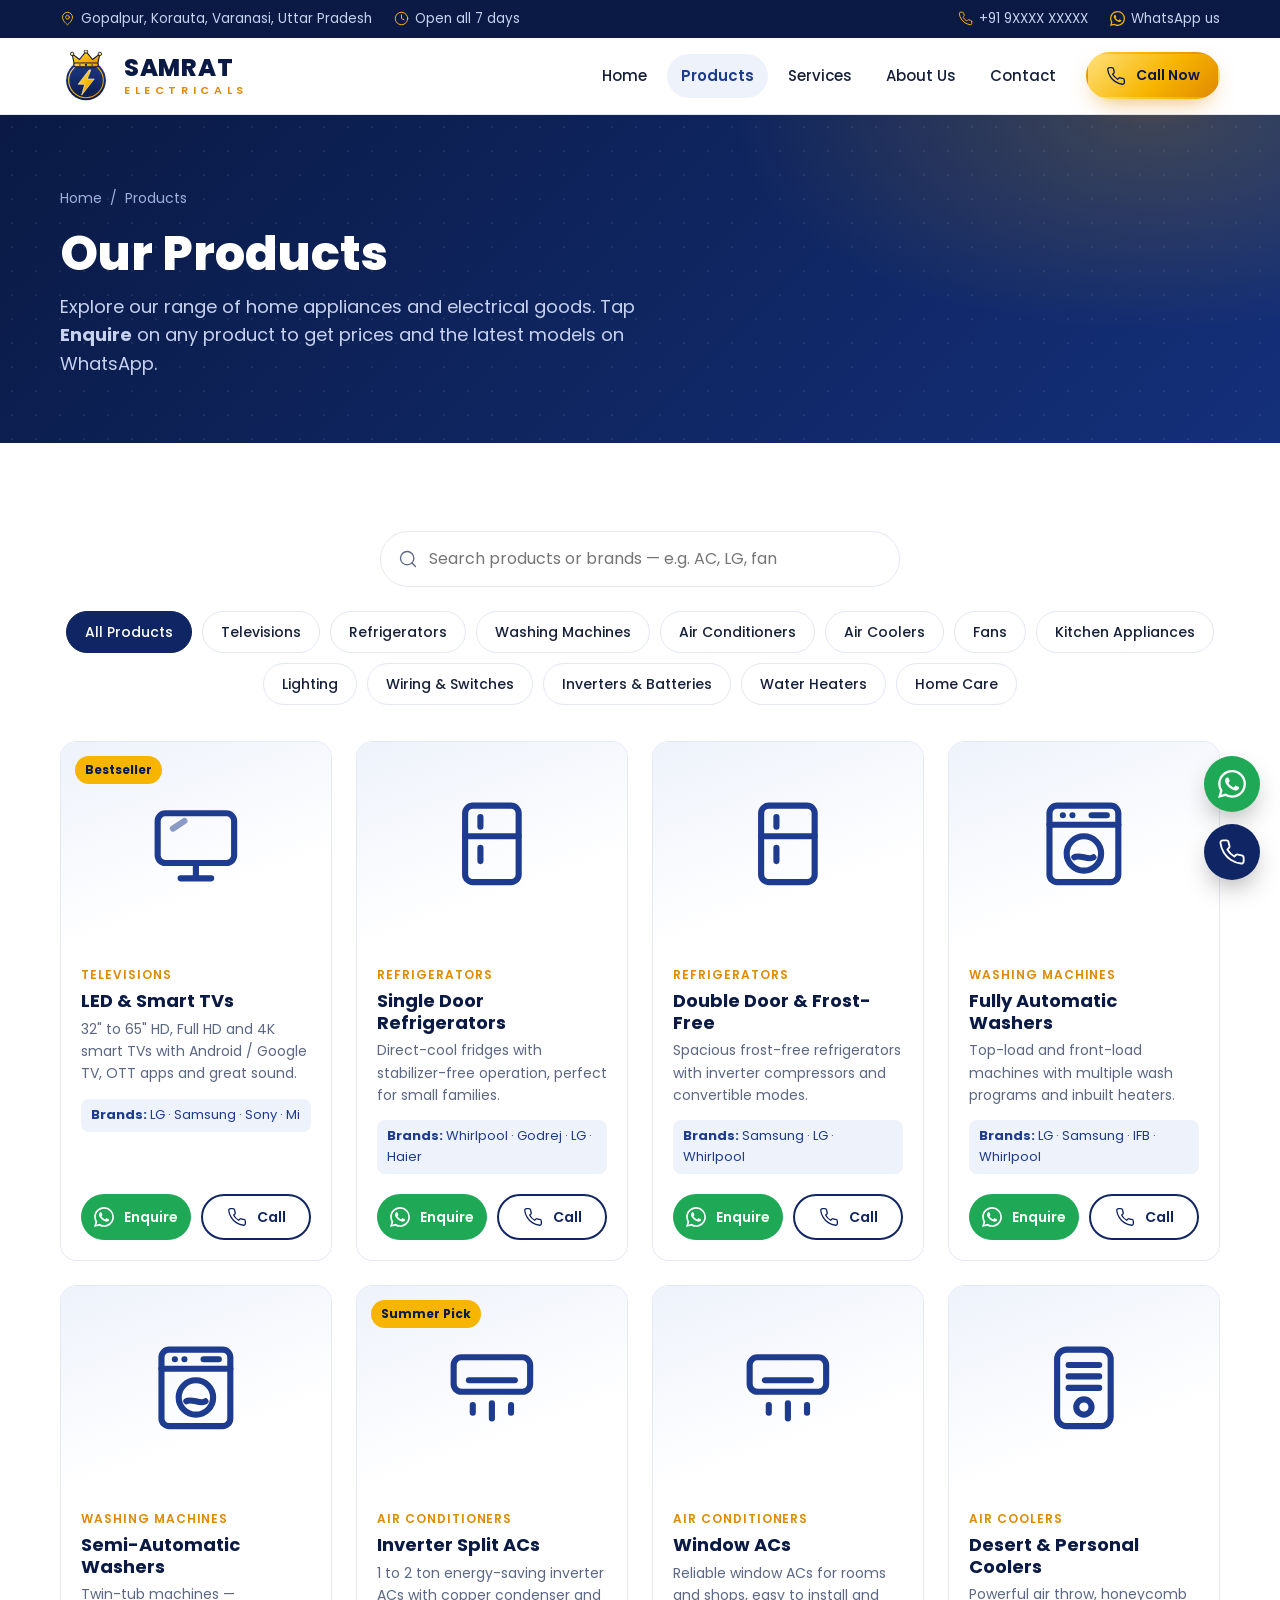
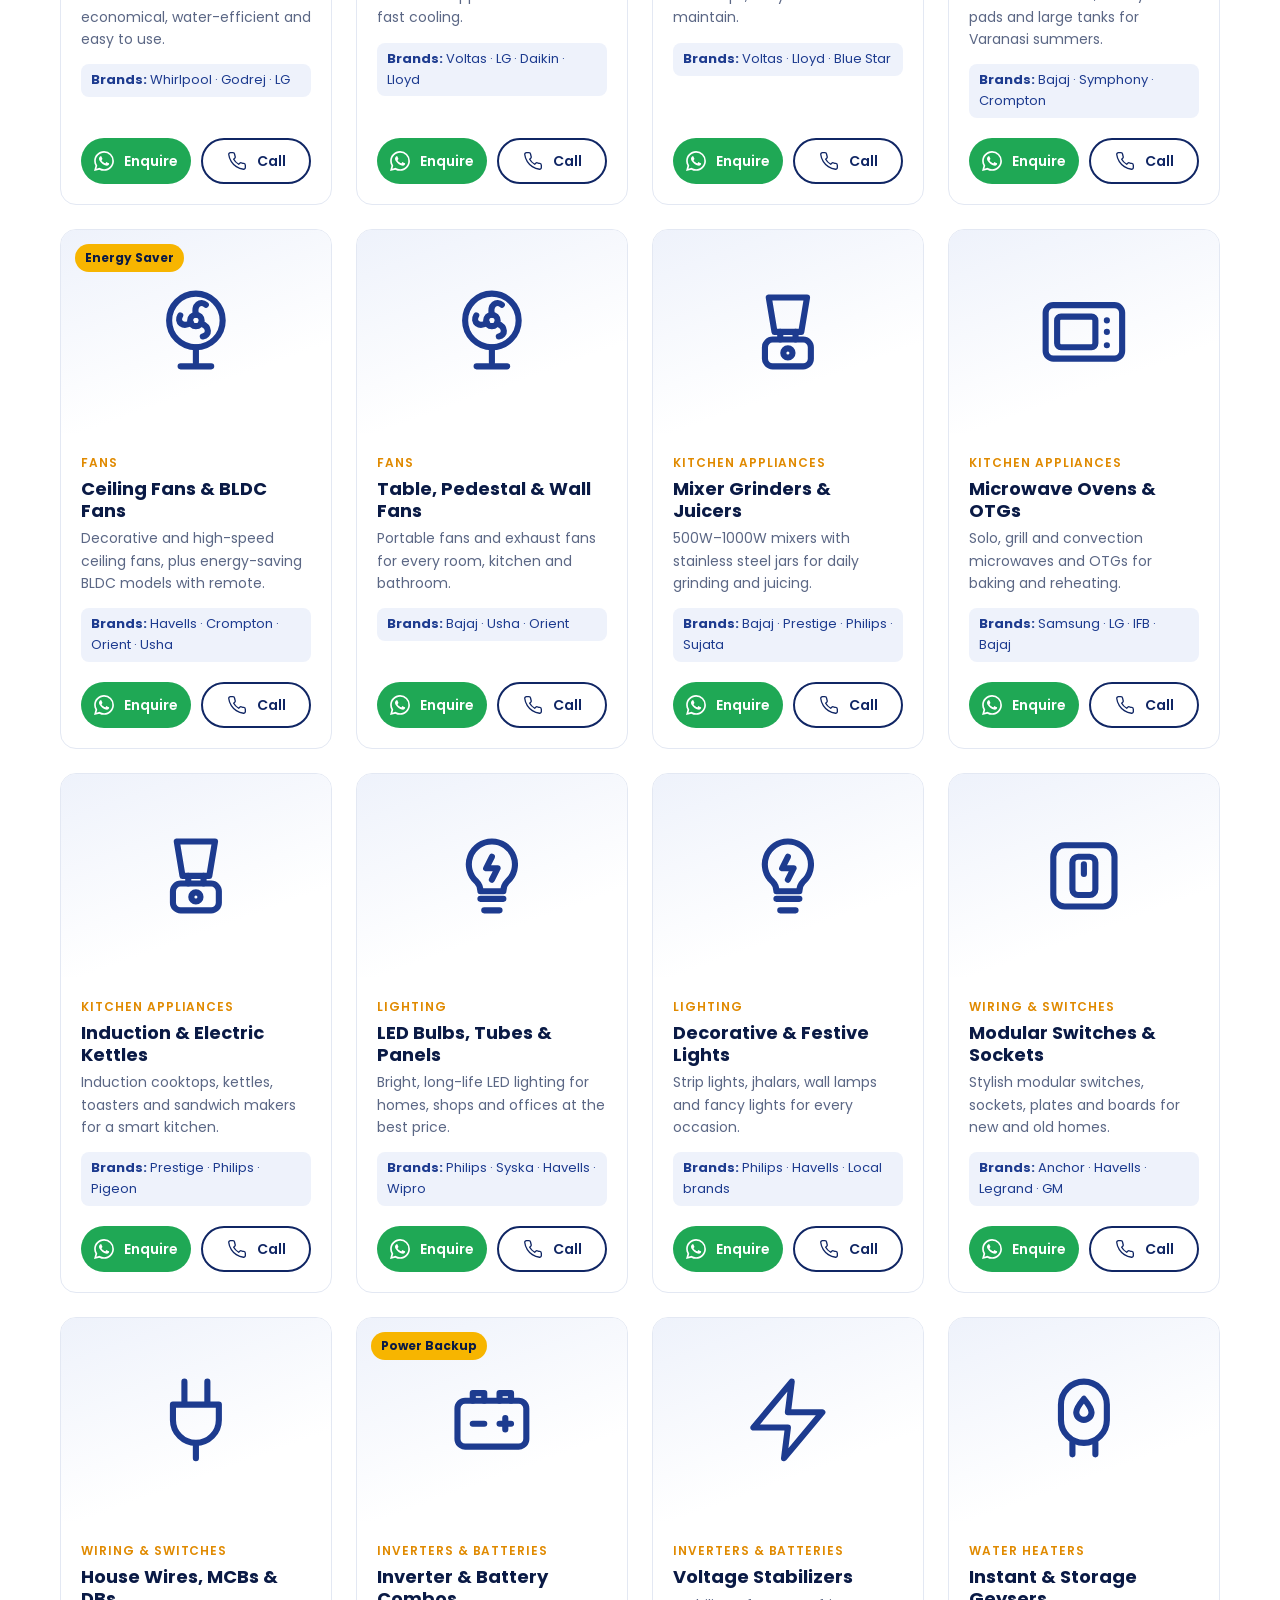
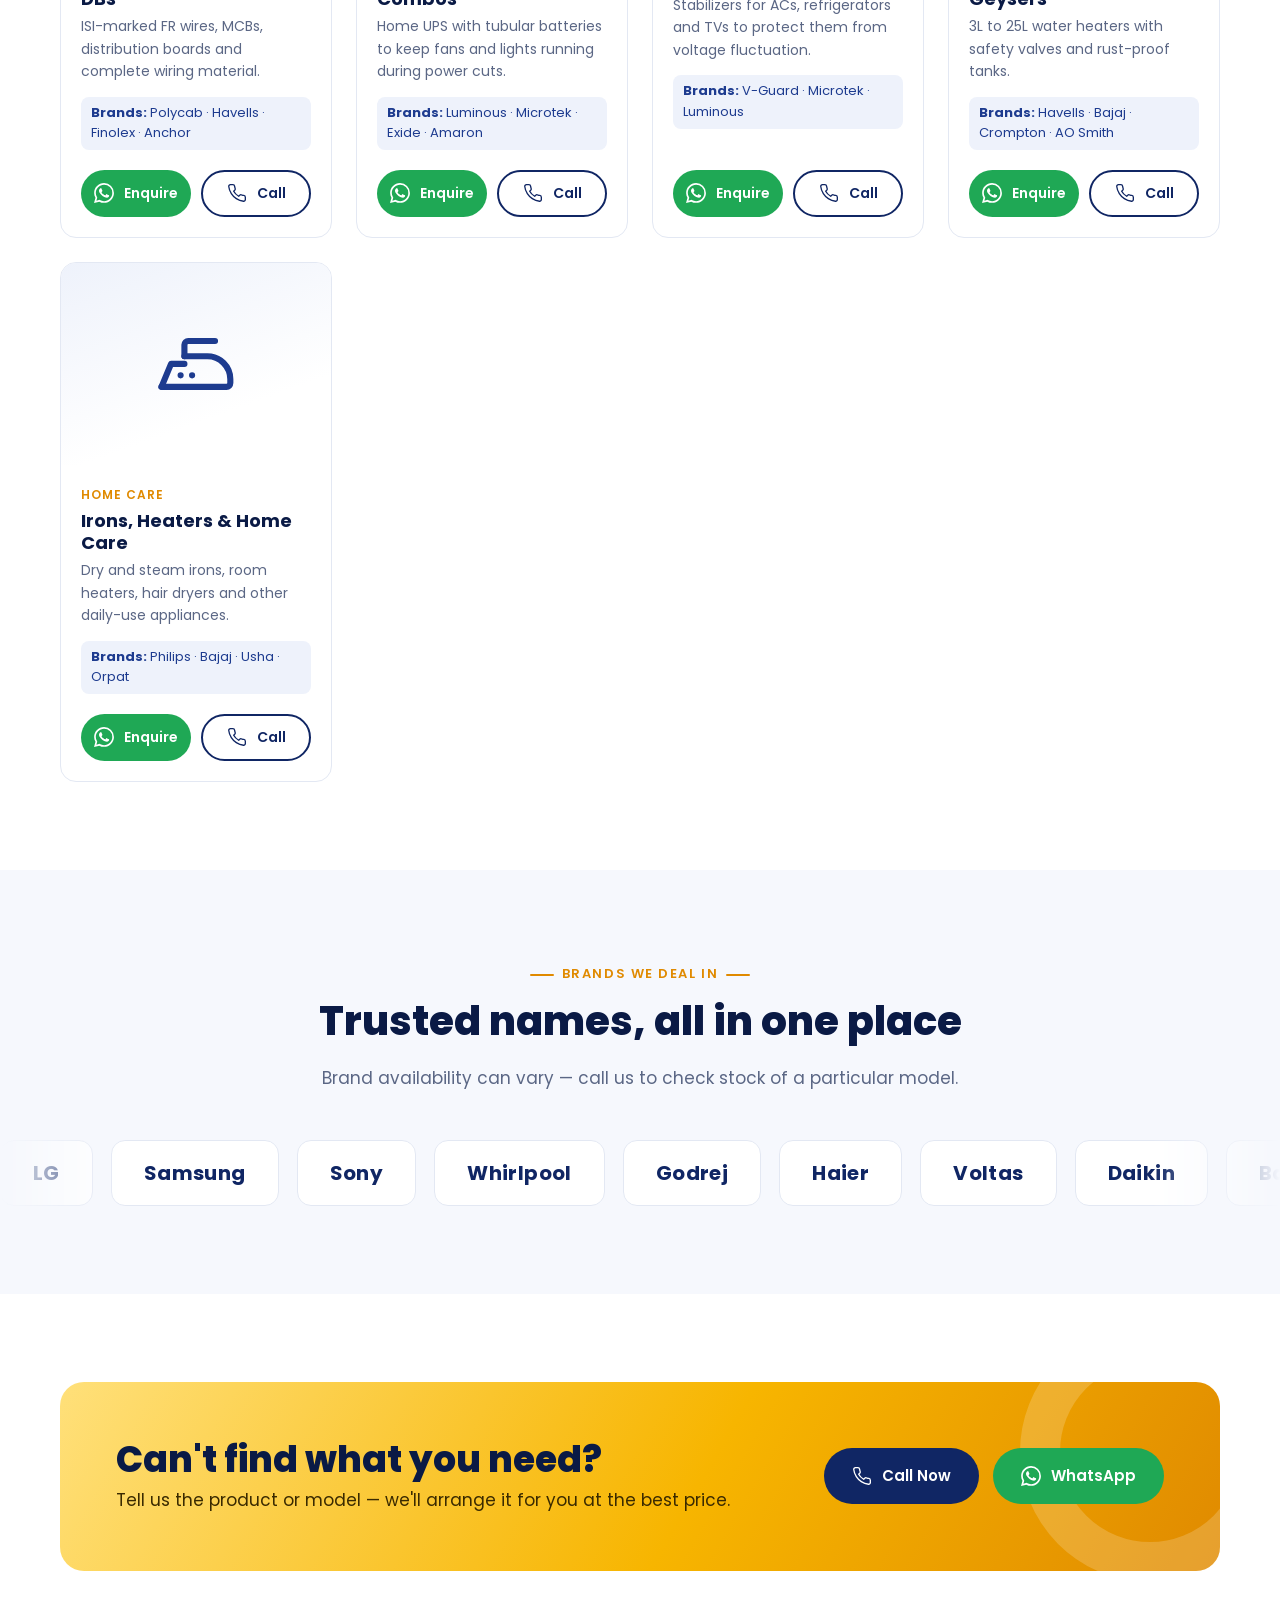
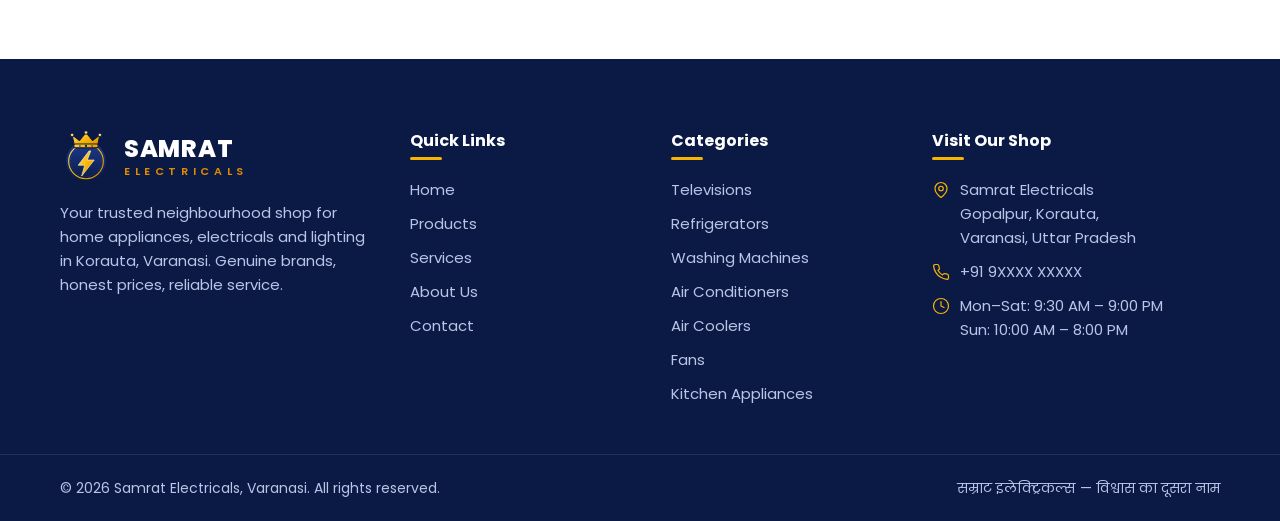
==== products.html @ 308c9350 "Add Samrat Electricals website and logo Static multi-page site (home, products, services, about, con" ====
<!doctype html>
<html lang="en">
<head>
  <meta charset="utf-8">
  <meta name="viewport" content="width=device-width, initial-scale=1">
  <title>Products | Samrat Electricals, Korauta, Varanasi</title>
  <meta name="description" content="Browse TVs, refrigerators, washing machines, ACs, coolers, fans, kitchen appliances, LED lighting, wires, switches, inverters and geysers at Samrat Electricals, Varanasi.">
  <meta name="theme-color" content="#0a1a45">
  <meta property="og:title" content="Products | Samrat Electricals, Korauta, Varanasi">
  <meta property="og:description" content="Browse TVs, refrigerators, washing machines, ACs, coolers, fans, kitchen appliances, LED lighting, wires, switches, inverters and geysers at Samrat Electricals, Varanasi.">
  <meta property="og:image" content="assets/img/logo.png">
  <link rel="icon" type="image/svg+xml" href="assets/img/logo-mark.svg">
  <link rel="icon" type="image/png" href="assets/img/favicon.png">
  <link rel="apple-touch-icon" href="assets/img/apple-touch-icon.png">
  <link rel="preconnect" href="https://fonts.googleapis.com">
  <link rel="preconnect" href="https://fonts.gstatic.com" crossorigin>
  <link href="https://fonts.googleapis.com/css2?family=Poppins:wght@400;500;600;700;800&display=swap" rel="stylesheet">
  <link rel="stylesheet" href="assets/css/style.css">
</head>
<body data-page="products">
  <div id="site-header"></div>

  <main>
    <section class="page-hero">
      <div class="container">
        <nav class="breadcrumb" aria-label="Breadcrumb"><a href="index.html">Home</a><span>/</span><span>Products</span></nav>
        <h1>Our Products</h1>
        <p>Explore our range of home appliances and electrical goods. Tap <strong>Enquire</strong> on any product to get prices and the latest models on WhatsApp.</p>
      </div>
    </section>

    <section class="section" id="catalog">
      <div class="container">
        <label class="search">
          <span class="sr-only">Search products</span>
          <span data-icon="search"></span>
          <input type="search" id="search" placeholder="Search products or brands — e.g. AC, LG, fan" autocomplete="off">
        </label>
        <div class="filters" id="filters" role="toolbar" aria-label="Filter by category"></div>
        <div class="product-grid" id="catalog-grid"></div>
        <p class="empty" id="empty">No products match your search. Try another word, or <a data-wa-link href="#" style="color:var(--navy-700);font-weight:600">ask us on WhatsApp</a>.</p>
      </div>
    </section>

    <section class="section section--soft">
      <div class="container">
        <div class="section-head reveal">
          <span class="eyebrow">Brands we deal in</span>
          <h2>Trusted names, all in one place</h2>
          <p>Brand availability can vary — call us to check stock of a particular model.</p>
        </div>
      </div>
      <div class="brands" id="brands"></div>
    </section>
    <section class="section">
      <div class="container">
        <div class="cta reveal">
          <div>
            <h2>Can't find what you need?</h2>
            <p>Tell us the product or model — we'll arrange it for you at the best price.</p>
          </div>
          <div class="cta__actions">
            <a class="btn btn--navy" data-phone-link href="#"><span data-icon="phone"></span>Call Now</a>
            <a class="btn btn--whatsapp" data-wa-link href="#"><span data-icon="whatsapp"></span>WhatsApp</a>
          </div>
        </div>
      </div>
    </section>
  </main>

  <div id="site-footer"></div>
  <script src="assets/js/main.js"></script>
</body>
</html>
---- assets/css/style.css ----
/* ==========================================================
   Samrat Electricals — main stylesheet
   ========================================================== */
:root {
  --navy-900: #0a1a45;
  --navy-800: #102664;
  --navy-700: #1d3b8f;
  --navy-50: #eef2fb;
  --gold-500: #f7b500;
  --gold-600: #e08a00;
  --gold-300: #ffe07a;
  --gold-50: #fff8e1;
  --ink: #16203a;
  --muted: #5b6785;
  --line: #e3e8f3;
  --bg: #ffffff;
  --bg-soft: #f6f8fd;
  --green: #1fa855;
  --radius: 16px;
  --radius-sm: 10px;
  --shadow: 0 10px 30px -12px rgba(10, 26, 69, 0.25);
  --shadow-lg: 0 24px 60px -20px rgba(10, 26, 69, 0.35);
  --max: 1200px;
  --font: "Poppins", "Segoe UI", system-ui, -apple-system, Arial, sans-serif;
}

*, *::before, *::after { box-sizing: border-box; }
html { scroll-behavior: smooth; -webkit-text-size-adjust: 100%; }
body {
  margin: 0;
  font-family: var(--font);
  color: var(--ink);
  background: var(--bg);
  line-height: 1.6;
  font-size: 16px;
  overflow-x: hidden;
}
img, svg { max-width: 100%; display: block; }
a { color: inherit; text-decoration: none; }
h1, h2, h3, h4 { line-height: 1.2; margin: 0 0 .5em; color: var(--navy-900); }
p { margin: 0 0 1em; }
button { font: inherit; cursor: pointer; }
:focus-visible { outline: 3px solid var(--gold-500); outline-offset: 2px; border-radius: 4px; }

.container { width: 100%; max-width: var(--max); margin: 0 auto; padding: 0 20px; }
.section { padding: 88px 0; }
.section--soft { background: var(--bg-soft); }
.section--navy { background: var(--navy-900); color: #dbe3f7; }
.section--navy h2, .section--navy h3 { color: #fff; }

.eyebrow {
  display: inline-flex; align-items: center; gap: 8px;
  font-size: 13px; font-weight: 600; letter-spacing: .12em; text-transform: uppercase;
  color: var(--gold-600); margin-bottom: 12px;
}
.eyebrow::before { content: ""; width: 24px; height: 2px; background: currentColor; border-radius: 2px; }
.section-head { max-width: 680px; margin: 0 auto 48px; text-align: center; }
.section-head .eyebrow::after { content: ""; width: 24px; height: 2px; background: currentColor; border-radius: 2px; }
.section-head h2 { font-size: clamp(28px, 4vw, 40px); font-weight: 800; }
.section-head p { color: var(--muted); font-size: 17px; }
.section--navy .section-head p { color: #b9c5e6; }

/* ---------- Buttons ---------- */
.btn {
  display: inline-flex; align-items: center; justify-content: center; gap: 10px;
  padding: 14px 26px; border-radius: 999px; border: 2px solid transparent;
  font-weight: 600; font-size: 15px; transition: transform .2s, box-shadow .2s, background .2s, color .2s;
  white-space: nowrap;
}
.btn svg { width: 20px; height: 20px; flex: none; }
.btn:hover { transform: translateY(-2px); }
.btn--gold { background: linear-gradient(135deg, var(--gold-300), var(--gold-500) 55%, var(--gold-600)); color: var(--navy-900); box-shadow: 0 10px 24px -10px rgba(224, 138, 0, .7); }
.btn--navy { background: var(--navy-800); color: #fff; }
.btn--navy:hover { background: var(--navy-700); }
.btn--ghost { border-color: rgba(255,255,255,.4); color: #fff; }
.btn--ghost:hover { background: rgba(255,255,255,.1); }
.btn--outline { border-color: var(--navy-800); color: var(--navy-800); }
.btn--outline:hover { background: var(--navy-800); color: #fff; }
.btn--whatsapp { background: var(--green); color: #fff; }
.btn--sm { padding: 10px 18px; font-size: 14px; }
.btn--block { width: 100%; }

/* ---------- Top bar & Header ---------- */
.topbar { background: var(--navy-900); color: #c7d2ef; font-size: 13.5px; }
.topbar .container { display: flex; justify-content: space-between; align-items: center; gap: 16px; padding-top: 8px; padding-bottom: 8px; }
.topbar a:hover { color: var(--gold-300); }
.topbar__group { display: flex; gap: 22px; align-items: center; flex-wrap: wrap; }
.topbar__item { display: inline-flex; gap: 6px; align-items: center; }
.topbar__item svg { width: 15px; height: 15px; color: var(--gold-500); }

.header {
  position: sticky; top: 0; z-index: 50;
  background: rgba(255,255,255,.92); backdrop-filter: saturate(160%) blur(12px);
  border-bottom: 1px solid var(--line); transition: box-shadow .25s;
}
.header.is-scrolled { box-shadow: 0 8px 24px -16px rgba(10,26,69,.35); }
.header .container { display: flex; align-items: center; justify-content: space-between; height: 76px; gap: 20px; }

.brand { display: flex; align-items: center; gap: 12px; }
.brand img { width: 52px; height: 52px; }
.brand__text { display: flex; flex-direction: column; line-height: 1; }
.brand__name { font-size: 24px; font-weight: 800; color: var(--navy-900); letter-spacing: .03em; }
.brand__sub { font-size: 11px; font-weight: 600; color: var(--gold-600); letter-spacing: .42em; margin-top: 5px; }

.nav { display: flex; align-items: center; gap: 6px; }
.nav__link { padding: 10px 14px; border-radius: 999px; font-weight: 500; font-size: 15px; color: var(--ink); transition: background .2s, color .2s; }
.nav__link:hover { background: var(--navy-50); color: var(--navy-700); }
.nav__link.is-active { color: var(--navy-700); background: var(--navy-50); font-weight: 600; }
.nav__cta { margin-left: 10px; }

.nav-toggle {
  display: none; width: 46px; height: 46px; border-radius: 12px; border: 1px solid var(--line);
  background: #fff; align-items: center; justify-content: center; color: var(--navy-900);
}
.nav-toggle svg { width: 24px; height: 24px; }

/* ---------- Hero ---------- */
.hero {
  position: relative; overflow: hidden; color: #fff;
  background:
    radial-gradient(900px 500px at 85% 10%, rgba(247,181,0,.18), transparent 60%),
    radial-gradient(700px 500px at 0% 100%, rgba(29,59,143,.9), transparent 60%),
    linear-gradient(135deg, #0a1a45 0%, #102664 60%, #14307a 100%);
}
.hero::after {
  content: ""; position: absolute; inset: 0; pointer-events: none;
  background-image: radial-gradient(rgba(255,255,255,.08) 1px, transparent 1px);
  background-size: 26px 26px; mask-image: linear-gradient(to bottom, #000, transparent 85%);
}
.hero .container { position: relative; z-index: 1; display: grid; grid-template-columns: 1.1fr .9fr; gap: 48px; align-items: center; padding-top: 80px; padding-bottom: 96px; }
.hero__badge {
  display: inline-flex; align-items: center; gap: 10px; padding: 8px 16px 8px 8px; border-radius: 999px;
  background: rgba(255,255,255,.08); border: 1px solid rgba(255,255,255,.15); font-size: 14px; margin-bottom: 22px;
}
.hero__badge span { background: var(--gold-500); color: var(--navy-900); font-weight: 700; font-size: 12px; padding: 4px 10px; border-radius: 999px; }
.hero h1 { color: #fff; font-size: clamp(34px, 5.2vw, 58px); font-weight: 800; letter-spacing: -.01em; }
.hero h1 em { font-style: normal; background: linear-gradient(90deg, var(--gold-300), var(--gold-500)); -webkit-background-clip: text; background-clip: text; color: transparent; }
.hero__hindi { font-size: 20px; color: var(--gold-300); font-weight: 600; margin-bottom: 14px; }
.hero__lead { font-size: 18px; color: #c7d2ef; max-width: 560px; margin-bottom: 30px; }
.hero__actions { display: flex; flex-wrap: wrap; gap: 14px; margin-bottom: 36px; }
.hero__meta { display: flex; flex-wrap: wrap; gap: 26px; color: #b9c5e6; font-size: 14px; }
.hero__meta div { display: flex; align-items: center; gap: 8px; }


.hero__visual { position: relative; aspect-ratio: 1; max-width: 480px; justify-self: center; width: 100%; }
.hero__ring { position: absolute; inset: 8%; border-radius: 50%; border: 1px dashed rgba(255,224,122,.35); animation: spin 60s linear infinite; }
.hero__ring--2 { inset: 0; border-style: solid; border-color: rgba(255,255,255,.08); animation-duration: 90s; animation-direction: reverse; }
.hero__emblem { position: absolute; inset: 22%; filter: drop-shadow(0 30px 40px rgba(0,0,0,.45)); animation: float 6s ease-in-out infinite; }
.hero__chip {
  position: absolute; display: flex; align-items: center; gap: 10px; padding: 10px 14px; border-radius: 14px;
  background: #fff; color: var(--navy-900); font-weight: 600; font-size: 14px; box-shadow: var(--shadow-lg);
  animation: float 5s ease-in-out infinite;
}
.hero__chip .ico { width: 38px; height: 38px; border-radius: 10px; background: var(--gold-50); color: var(--gold-600); display: grid; place-items: center; }
.hero__chip .ico svg { width: 24px; height: 24px; }
.hero__chip small { display: block; font-weight: 500; color: var(--muted); font-size: 12px; }
.hero__chip--1 { top: 6%; left: -4%; animation-delay: -1s; }
.hero__chip--2 { top: 44%; right: -8%; animation-delay: -2.5s; }
.hero__chip--3 { bottom: 4%; left: 4%; animation-delay: -4s; }
@keyframes spin { to { transform: rotate(360deg); } }
@keyframes float { 0%,100% { transform: translateY(0); } 50% { transform: translateY(-12px); } }

/* ---------- Page hero (inner pages) ---------- */
.page-hero {
  position: relative; color: #fff; overflow: hidden; padding: 72px 0 64px;
  background: radial-gradient(700px 360px at 90% 0%, rgba(247,181,0,.2), transparent 60%), linear-gradient(135deg, #0a1a45, #14307a);
}
.page-hero::after { content: ""; position: absolute; inset: 0; background-image: radial-gradient(rgba(255,255,255,.07) 1px, transparent 1px); background-size: 24px 24px; pointer-events: none; }
.page-hero .container { position: relative; z-index: 1; }
.page-hero h1 { color: #fff; font-size: clamp(32px, 5vw, 48px); font-weight: 800; margin-bottom: 10px; }
.page-hero p { color: #c7d2ef; font-size: 18px; max-width: 640px; margin: 0; }
.breadcrumb { display: flex; gap: 8px; font-size: 14px; color: #9fb0dc; margin-bottom: 16px; }
.breadcrumb a:hover { color: var(--gold-300); }

/* ---------- Feature strip ---------- */
.features { margin-top: -48px; position: relative; z-index: 2; }
.features__grid { display: grid; grid-template-columns: repeat(4, 1fr); background: #fff; border-radius: var(--radius); box-shadow: var(--shadow-lg); overflow: hidden; }
.feature { display: flex; gap: 14px; align-items: flex-start; padding: 26px 24px; border-right: 1px solid var(--line); }
.feature:last-child { border-right: 0; }
.feature__ico { flex: none; width: 48px; height: 48px; border-radius: 12px; background: var(--navy-50); color: var(--navy-700); display: grid; place-items: center; }
.feature__ico svg { width: 26px; height: 26px; }
.feature h3 { font-size: 16px; margin-bottom: 4px; }
.feature p { font-size: 14px; color: var(--muted); margin: 0; }

/* ---------- Category cards ---------- */
.cat-grid { display: grid; grid-template-columns: repeat(auto-fill, minmax(170px, 1fr)); gap: 18px; }
.cat {
  position: relative; display: flex; flex-direction: column; align-items: center; text-align: center; gap: 14px;
  padding: 28px 16px 22px; background: #fff; border: 1px solid var(--line); border-radius: var(--radius);
  transition: transform .25s, box-shadow .25s, border-color .25s;
}
.cat:hover { transform: translateY(-6px); box-shadow: var(--shadow); border-color: transparent; }
.cat__ico { width: 76px; height: 76px; border-radius: 22px; display: grid; place-items: center; background: linear-gradient(135deg, var(--navy-50), #fff); color: var(--navy-700); transition: background .25s, color .25s; }
.cat:hover .cat__ico { background: linear-gradient(135deg, var(--gold-300), var(--gold-500)); color: var(--navy-900); }
.cat__ico svg { width: 42px; height: 42px; }
.cat h3 { font-size: 16px; margin: 0; }
.cat span { font-size: 13px; color: var(--muted); }

/* ---------- Product cards ---------- */
.filters { display: flex; flex-wrap: wrap; gap: 10px; justify-content: center; margin-bottom: 36px; }
.filter {
  padding: 9px 18px; border-radius: 999px; border: 1px solid var(--line); background: #fff; color: var(--ink);
  font-size: 14px; font-weight: 500; transition: all .2s;
}
.filter:hover { border-color: var(--navy-700); color: var(--navy-700); }
.filter.is-active { background: var(--navy-800); border-color: var(--navy-800); color: #fff; }
.search { display: block; max-width: 520px; margin: 0 auto 24px; position: relative; }
.search input { width: 100%; padding: 14px 18px 14px 48px; border-radius: 999px; border: 1px solid var(--line); font: inherit; background: #fff; }
.search input:focus { outline: none; border-color: var(--navy-700); box-shadow: 0 0 0 4px rgba(29,59,143,.12); }
.search svg { position: absolute; left: 18px; top: 50%; transform: translateY(-50%); width: 20px; height: 20px; color: var(--muted); }

.product-grid { display: grid; grid-template-columns: repeat(auto-fill, minmax(250px, 1fr)); gap: 24px; }
.product {
  display: flex; flex-direction: column; background: #fff; border: 1px solid var(--line); border-radius: var(--radius);
  overflow: hidden; transition: transform .25s, box-shadow .25s;
}
.product:hover { transform: translateY(-6px); box-shadow: var(--shadow); }
.product__media { position: relative; aspect-ratio: 4/3; display: grid; place-items: center; background: linear-gradient(160deg, var(--navy-50), #fff 70%); color: var(--navy-700); }
.product__media svg { width: 34%; height: auto; }
.product__tag { position: absolute; top: 14px; left: 14px; background: var(--gold-500); color: var(--navy-900); font-size: 12px; font-weight: 700; padding: 4px 10px; border-radius: 999px; }
.product__body { padding: 20px; display: flex; flex-direction: column; gap: 6px; flex: 1; }
.product__cat { font-size: 12px; font-weight: 600; letter-spacing: .08em; text-transform: uppercase; color: var(--gold-600); }
.product h3 { font-size: 18px; margin: 0; }
.product p { font-size: 14px; color: var(--muted); margin: 0 0 8px; }
.product__brands { font-size: 13px; color: var(--navy-700); background: var(--navy-50); padding: 6px 10px; border-radius: 8px; margin-bottom: 14px; }
.product__actions { margin-top: auto; display: flex; gap: 10px; }
.product__actions .btn { flex: 1; padding: 10px 12px; font-size: 14px; }
.empty { text-align: center; color: var(--muted); padding: 40px 0; display: none; }

/* ---------- Split / about ---------- */
.split { display: grid; grid-template-columns: 1fr 1fr; gap: 64px; align-items: center; }
.split h2 { font-size: clamp(28px, 4vw, 40px); font-weight: 800; }
.split p { color: var(--muted); font-size: 17px; }
.checklist { list-style: none; padding: 0; margin: 24px 0 32px; display: grid; gap: 12px; }
.checklist li { display: flex; gap: 12px; align-items: flex-start; }
.checklist [data-icon] { margin-top: 1px; }

.showcase {
  position: relative; border-radius: 24px; padding: 40px; color: #fff; min-height: 420px;
  background: linear-gradient(135deg, var(--navy-900), var(--navy-700)); overflow: hidden; box-shadow: var(--shadow-lg);
  display: grid; place-items: center;
}
.showcase::before { content: ""; position: absolute; width: 380px; height: 380px; border-radius: 50%; background: radial-gradient(circle, rgba(247,181,0,.35), transparent 70%); top: -120px; right: -120px; }
.showcase__grid { position: relative; display: grid; grid-template-columns: repeat(3, 1fr); gap: 16px; width: 100%; }
.showcase__tile { aspect-ratio: 1; border-radius: 18px; background: rgba(255,255,255,.07); border: 1px solid rgba(255,255,255,.12); display: grid; place-items: center; color: var(--gold-300); transition: background .25s, transform .25s; }
.showcase__tile:hover { background: rgba(255,255,255,.14); transform: scale(1.04); }
.showcase__tile svg { width: 48%; height: auto; }
.showcase__stamp { position: absolute; bottom: 20px; right: 20px; background: var(--gold-500); color: var(--navy-900); padding: 12px 18px; border-radius: 14px; font-weight: 700; line-height: 1.2; text-align: center; box-shadow: var(--shadow); }
.showcase__stamp small { display: block; font-weight: 500; font-size: 12px; }

/* ---------- Brands marquee ---------- */
.brands { overflow: hidden; mask-image: linear-gradient(90deg, transparent, #000 10%, #000 90%, transparent); }
.brands__track { display: flex; gap: 18px; width: max-content; animation: marquee 40s linear infinite; }
.brands:hover .brands__track { animation-play-state: paused; }
.brand-pill { padding: 16px 32px; border-radius: 14px; background: #fff; border: 1px solid var(--line); font-weight: 700; font-size: 20px; color: var(--navy-800); letter-spacing: .02em; white-space: nowrap; }
@keyframes marquee { to { transform: translateX(-50%); } }

/* ---------- Service cards ---------- */
.service-grid { display: grid; grid-template-columns: repeat(auto-fill, minmax(260px, 1fr)); gap: 24px; }
.service {
  position: relative; padding: 32px 28px; border-radius: var(--radius); background: #fff; border: 1px solid var(--line);
  transition: transform .25s, box-shadow .25s; overflow: hidden;
}
.service::after { content: ""; position: absolute; left: 0; bottom: 0; height: 4px; width: 0; background: linear-gradient(90deg, var(--gold-300), var(--gold-600)); transition: width .35s; }
.service:hover { transform: translateY(-6px); box-shadow: var(--shadow); }
.service:hover::after { width: 100%; }
.service__ico { width: 60px; height: 60px; border-radius: 16px; background: linear-gradient(135deg, var(--navy-800), var(--navy-700)); color: var(--gold-300); display: grid; place-items: center; margin-bottom: 20px; }
.service__ico svg { width: 30px; height: 30px; }
.service h3 { font-size: 19px; }
.service p { color: var(--muted); font-size: 15px; margin: 0; }
.service ul { margin: 14px 0 0; padding-left: 18px; color: var(--muted); font-size: 14.5px; }
.section--navy .service { background: rgba(255,255,255,.05); border-color: rgba(255,255,255,.1); }
.section--navy .service p { color: #b9c5e6; }

/* ---------- Steps ---------- */
.steps { display: grid; grid-template-columns: repeat(4, 1fr); gap: 24px; counter-reset: step; }
.step { position: relative; padding: 28px 24px; border-radius: var(--radius); background: rgba(255,255,255,.05); border: 1px solid rgba(255,255,255,.1); }
.step::before { counter-increment: step; content: "0" counter(step); display: block; font-size: 40px; font-weight: 800; color: var(--gold-500); line-height: 1; margin-bottom: 14px; }
.step h3 { font-size: 18px; }
.step p { color: #b9c5e6; font-size: 15px; margin: 0; }

/* ---------- Stats ---------- */
.stats { display: grid; grid-template-columns: repeat(4, 1fr); gap: 20px; }
.stat { text-align: center; padding: 28px 16px; border-radius: var(--radius); background: #fff; border: 1px solid var(--line); }
.stat strong { display: block; font-size: 38px; font-weight: 800; color: var(--navy-800); line-height: 1.1; }
.stat span { color: var(--muted); font-size: 14px; }

/* ---------- Values ---------- */
.values { display: grid; grid-template-columns: repeat(3, 1fr); gap: 24px; }
.value { padding: 30px; border-radius: var(--radius); background: #fff; border: 1px solid var(--line); }
.value__ico { width: 54px; height: 54px; border-radius: 14px; background: var(--gold-50); color: var(--gold-600); display: grid; place-items: center; margin-bottom: 18px; }
.value__ico svg { width: 28px; height: 28px; }
.value h3 { font-size: 19px; }
.value p { color: var(--muted); margin: 0; font-size: 15px; }

/* ---------- CTA band ---------- */
.cta {
  position: relative; overflow: hidden; border-radius: 24px; padding: 56px; color: var(--navy-900);
  background: linear-gradient(120deg, var(--gold-300), var(--gold-500) 55%, var(--gold-600));
  display: flex; align-items: center; justify-content: space-between; gap: 32px; flex-wrap: wrap;
}
.cta::before { content: ""; position: absolute; right: -60px; top: -60px; width: 260px; height: 260px; border-radius: 50%; border: 40px solid rgba(255,255,255,.18); }
.cta h2 { font-size: clamp(26px, 3.6vw, 36px); font-weight: 800; margin-bottom: 6px; }
.cta p { margin: 0; font-size: 17px; color: #3a2a00; }
.cta__actions { position: relative; display: flex; gap: 14px; flex-wrap: wrap; }

/* ---------- Contact ---------- */
.contact-grid { display: grid; grid-template-columns: .9fr 1.1fr; gap: 40px; align-items: start; }
.info-cards { display: grid; gap: 16px; }
.info-card { display: flex; gap: 16px; padding: 22px; border-radius: var(--radius); background: #fff; border: 1px solid var(--line); transition: box-shadow .2s; }
.info-card:hover { box-shadow: var(--shadow); }
.info-card__ico { flex: none; width: 50px; height: 50px; border-radius: 14px; background: var(--navy-800); color: var(--gold-300); display: grid; place-items: center; }
.info-card__ico svg { width: 24px; height: 24px; }
.info-card h3 { font-size: 16px; margin-bottom: 2px; }
.info-card p, .info-card a { color: var(--muted); margin: 0; font-size: 15px; }
.info-card a:hover { color: var(--navy-700); }

.form { padding: 36px; border-radius: 20px; background: #fff; border: 1px solid var(--line); box-shadow: var(--shadow); }
.form h2 { font-size: 26px; }
.form > p { color: var(--muted); }
.form__row { display: grid; grid-template-columns: 1fr 1fr; gap: 16px; }
.field { display: flex; flex-direction: column; gap: 6px; margin-bottom: 16px; }
.field label { font-size: 14px; font-weight: 600; color: var(--navy-900); }
.field input, .field select, .field textarea {
  font: inherit; font-size: 15px; padding: 13px 14px; border-radius: var(--radius-sm); border: 1px solid var(--line); background: var(--bg-soft); color: var(--ink);
  transition: border-color .2s, box-shadow .2s, background .2s;
}
.field textarea { min-height: 120px; resize: vertical; }
.field input:focus, .field select:focus, .field textarea:focus { outline: none; border-color: var(--navy-700); background: #fff; box-shadow: 0 0 0 4px rgba(29,59,143,.12); }
.form__note { font-size: 13px; color: var(--muted); margin: 12px 0 0; text-align: center; }

.map { border-radius: 20px; overflow: hidden; border: 1px solid var(--line); box-shadow: var(--shadow); height: 420px; background: var(--navy-50); }
.map iframe { width: 100%; height: 100%; border: 0; }

.hours { width: 100%; border-collapse: collapse; font-size: 15px; }
.hours td { padding: 10px 0; border-bottom: 1px dashed var(--line); }
.hours td:last-child { text-align: right; font-weight: 600; color: var(--navy-800); }
.hours tr.is-today td { color: var(--gold-600); font-weight: 700; }

/* ---------- FAQ ---------- */
.faq { max-width: 820px; margin: 0 auto; display: grid; gap: 14px; }
.faq details { background: #fff; border: 1px solid var(--line); border-radius: 14px; padding: 4px 22px; transition: box-shadow .2s; }
.faq details[open] { box-shadow: var(--shadow); }
.faq summary { list-style: none; cursor: pointer; padding: 16px 0; font-weight: 600; color: var(--navy-900); display: flex; justify-content: space-between; gap: 16px; align-items: center; }
.faq summary::-webkit-details-marker { display: none; }
.faq summary::after { content: "+"; font-size: 24px; font-weight: 400; color: var(--gold-600); transition: transform .2s; }
.faq details[open] summary::after { transform: rotate(45deg); }
.faq details p { color: var(--muted); padding-bottom: 12px; margin: 0; }

/* ---------- Footer ---------- */
.footer { background: var(--navy-900); color: #b9c5e6; padding-top: 72px; font-size: 15px; }
.footer__grid { display: grid; grid-template-columns: 1.4fr 1fr 1fr 1.3fr; gap: 40px; padding-bottom: 48px; }
.footer .brand__name { color: #fff; }
.footer__about { margin: 18px 0 20px; max-width: 320px; }
.footer h4 { color: #fff; font-size: 16px; margin-bottom: 18px; position: relative; padding-bottom: 10px; }
.footer h4::after { content: ""; position: absolute; left: 0; bottom: 0; width: 32px; height: 3px; border-radius: 2px; background: var(--gold-500); }
.footer ul { list-style: none; padding: 0; margin: 0; display: grid; gap: 10px; }
.footer a:hover { color: var(--gold-300); }
.footer__contact li { display: flex; gap: 10px; align-items: flex-start; }
.footer__contact svg { flex: none; width: 18px; height: 18px; color: var(--gold-500); margin-top: 3px; }
.socials { display: flex; gap: 10px; }
.socials a { width: 40px; height: 40px; border-radius: 50%; display: grid; place-items: center; background: rgba(255,255,255,.08); transition: background .2s, color .2s; }
.socials a:hover { background: var(--gold-500); color: var(--navy-900); }
.socials svg { width: 18px; height: 18px; }
.footer__bottom { border-top: 1px solid rgba(255,255,255,.1); padding: 22px 0; font-size: 14px; }
.footer__bottom .container { display: flex; justify-content: space-between; gap: 16px; flex-wrap: wrap; }

/* ---------- Floating buttons ---------- */
.fab { position: fixed; right: 20px; bottom: 20px; z-index: 60; display: flex; flex-direction: column; gap: 12px; }
.fab a { width: 56px; height: 56px; border-radius: 50%; display: grid; place-items: center; color: #fff; box-shadow: 0 12px 28px -8px rgba(0,0,0,.4); transition: transform .2s; }
.fab a:hover { transform: scale(1.08); }
.fab svg { width: 28px; height: 28px; }
.fab__wa { background: var(--green); animation: pulse 2.4s infinite; }
.fab__call { background: var(--navy-800); }
@keyframes pulse { 0% { box-shadow: 0 0 0 0 rgba(31,168,85,.55); } 70% { box-shadow: 0 0 0 16px rgba(31,168,85,0); } 100% { box-shadow: 0 0 0 0 rgba(31,168,85,0); } }

/* ---------- Reveal on scroll ---------- */
.reveal { opacity: 0; transform: translateY(24px); transition: opacity .7s ease, transform .7s ease; }
.reveal.is-visible { opacity: 1; transform: none; }

/* ---------- 404 ---------- */
.notfound { min-height: 70vh; display: grid; place-items: center; text-align: center; padding: 60px 20px; }
.notfound img { width: 140px; margin: 0 auto 24px; }
.notfound h1 { font-size: 72px; font-weight: 800; margin: 0; }

/* ---------- Responsive ---------- */
@media (max-width: 1024px) {
  .features__grid { grid-template-columns: repeat(2, 1fr); }
  .feature:nth-child(2) { border-right: 0; }
  .feature:nth-child(-n+2) { border-bottom: 1px solid var(--line); }
  .footer__grid { grid-template-columns: 1fr 1fr; }
  .steps, .stats { grid-template-columns: repeat(2, 1fr); }
  .values { grid-template-columns: 1fr 1fr; }
}
@media (max-width: 900px) {
  .nav-toggle { display: inline-flex; }
  .nav {
    position: fixed; inset: 76px 0 auto 0; flex-direction: column; align-items: stretch; gap: 4px;
    background: #fff; padding: 16px 20px 24px; border-bottom: 1px solid var(--line); box-shadow: 0 20px 30px -20px rgba(10,26,69,.35);
    transform: translateY(-120%); visibility: hidden; transition: transform .3s, visibility .3s;
  }
  .nav.is-open { transform: none; visibility: visible; }
  .nav__link { padding: 14px 16px; border-radius: 12px; }
  .nav__cta { margin: 8px 0 0; }
  .hero .container { grid-template-columns: 1fr; padding-top: 56px; }
  .hero__visual { max-width: 360px; }
  .split, .contact-grid { grid-template-columns: 1fr; gap: 40px; }
  .topbar__group--right { display: none; }
}
@media (max-width: 640px) {
  .section { padding: 64px 0; }
  .container { padding: 0 16px; }
  .topbar { display: none; }
  .brand__name { font-size: 20px; }
  .brand img { width: 44px; height: 44px; }
  .features__grid { grid-template-columns: 1fr; }
  .feature { border-right: 0; border-bottom: 1px solid var(--line); }
  .feature:last-child { border-bottom: 0; }
  .cat-grid { grid-template-columns: repeat(2, 1fr); gap: 12px; }
  .footer__grid, .steps, .values { grid-template-columns: 1fr; }
  .stats { grid-template-columns: 1fr 1fr; }
  .form { padding: 24px; }
  .form__row { grid-template-columns: 1fr; gap: 0; }
  .cta { padding: 36px 24px; }
  .showcase { padding: 24px; min-height: 0; }
  .hero__chip { font-size: 12px; padding: 8px 10px; }
  .hero__chip .ico { width: 30px; height: 30px; }
  .hero__chip--2 { right: -2%; }
  .hero__chip--1 { left: 0; }
  .hero__actions .btn { flex: 1; }
}
@media (prefers-reduced-motion: reduce) {
  *, *::before, *::after { animation: none !important; transition: none !important; scroll-behavior: auto !important; }
  .reveal { opacity: 1; transform: none; }
}

/* icon slot helpers */
.btn [data-icon], .hero__meta [data-icon], .checklist [data-icon], .info-card a [data-icon] { display: inline-flex; flex: none; }
.hero__meta [data-icon] svg { width: 20px; height: 20px; color: var(--gold-500); }
.checklist [data-icon] svg { width: 24px; height: 24px; color: var(--green); }
.sr-only { position: absolute; width: 1px; height: 1px; padding: 0; margin: -1px; overflow: hidden; clip: rect(0,0,0,0); white-space: nowrap; border: 0; }
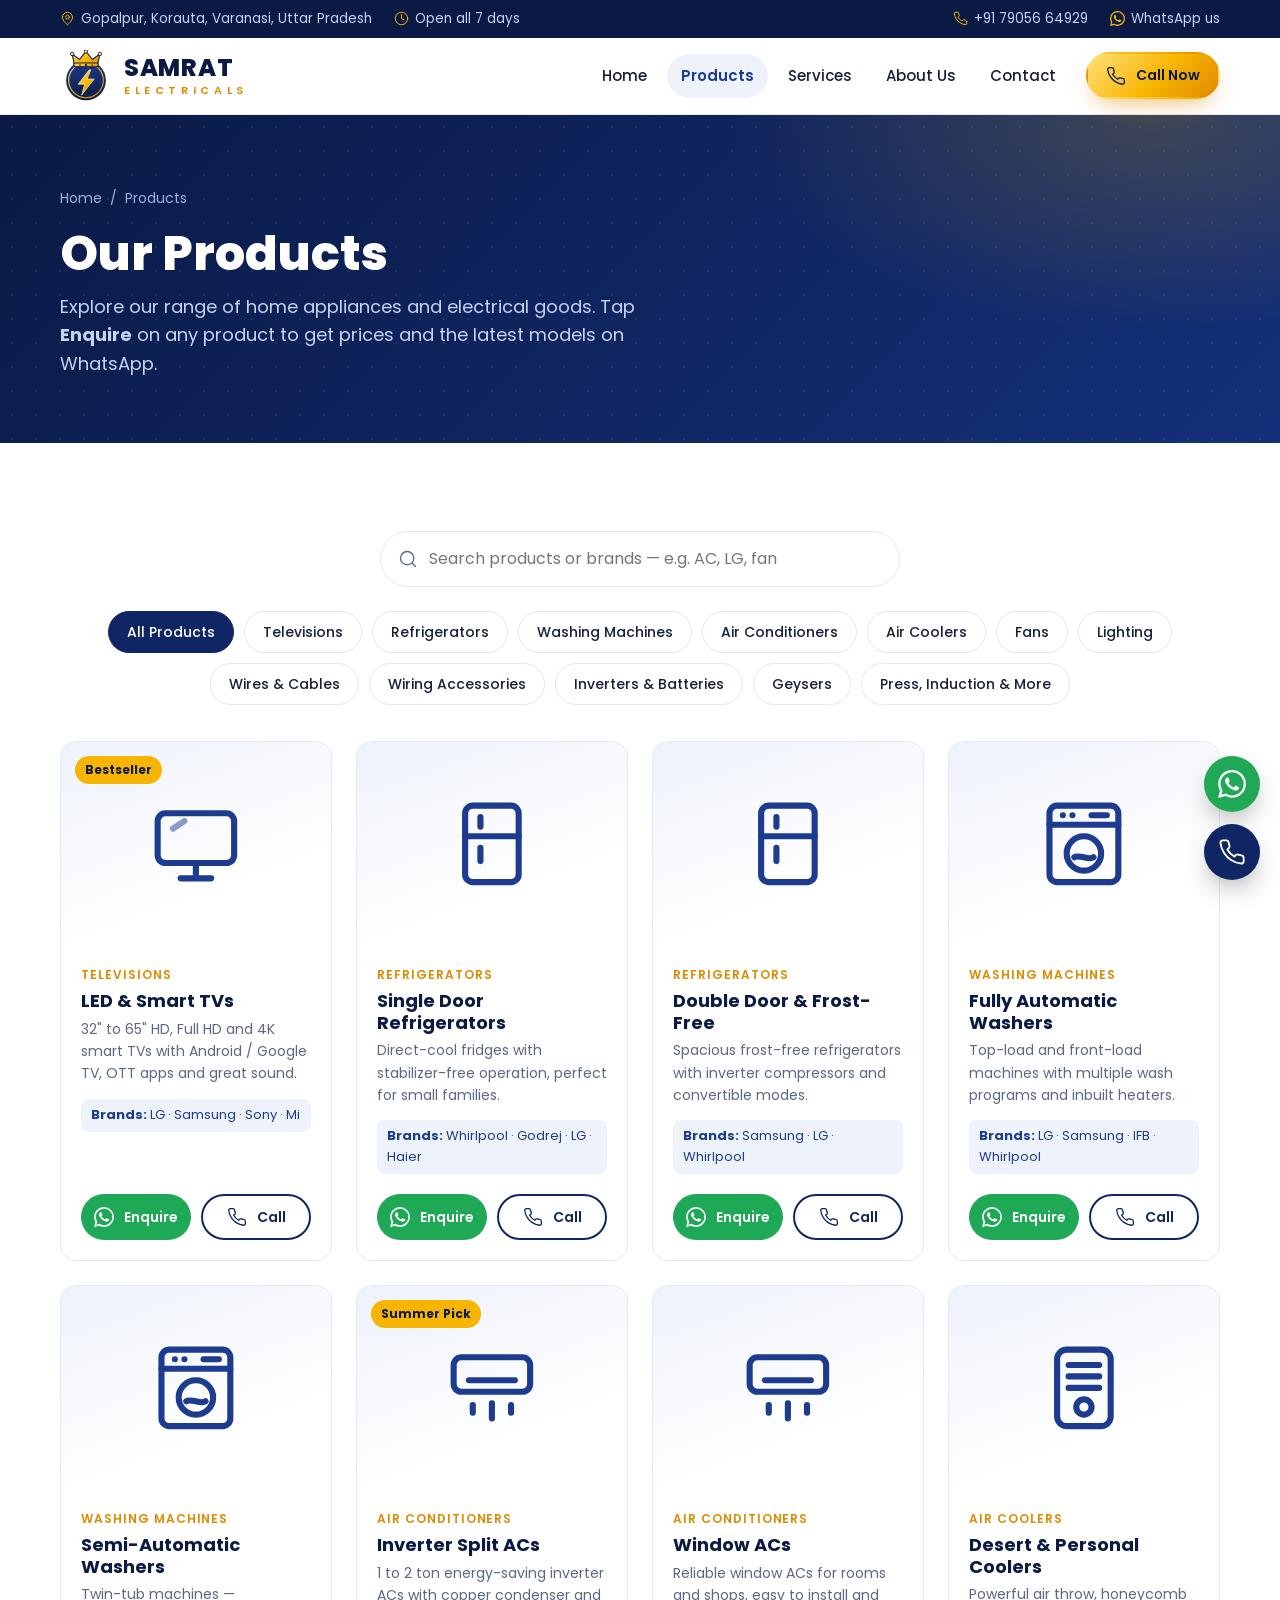
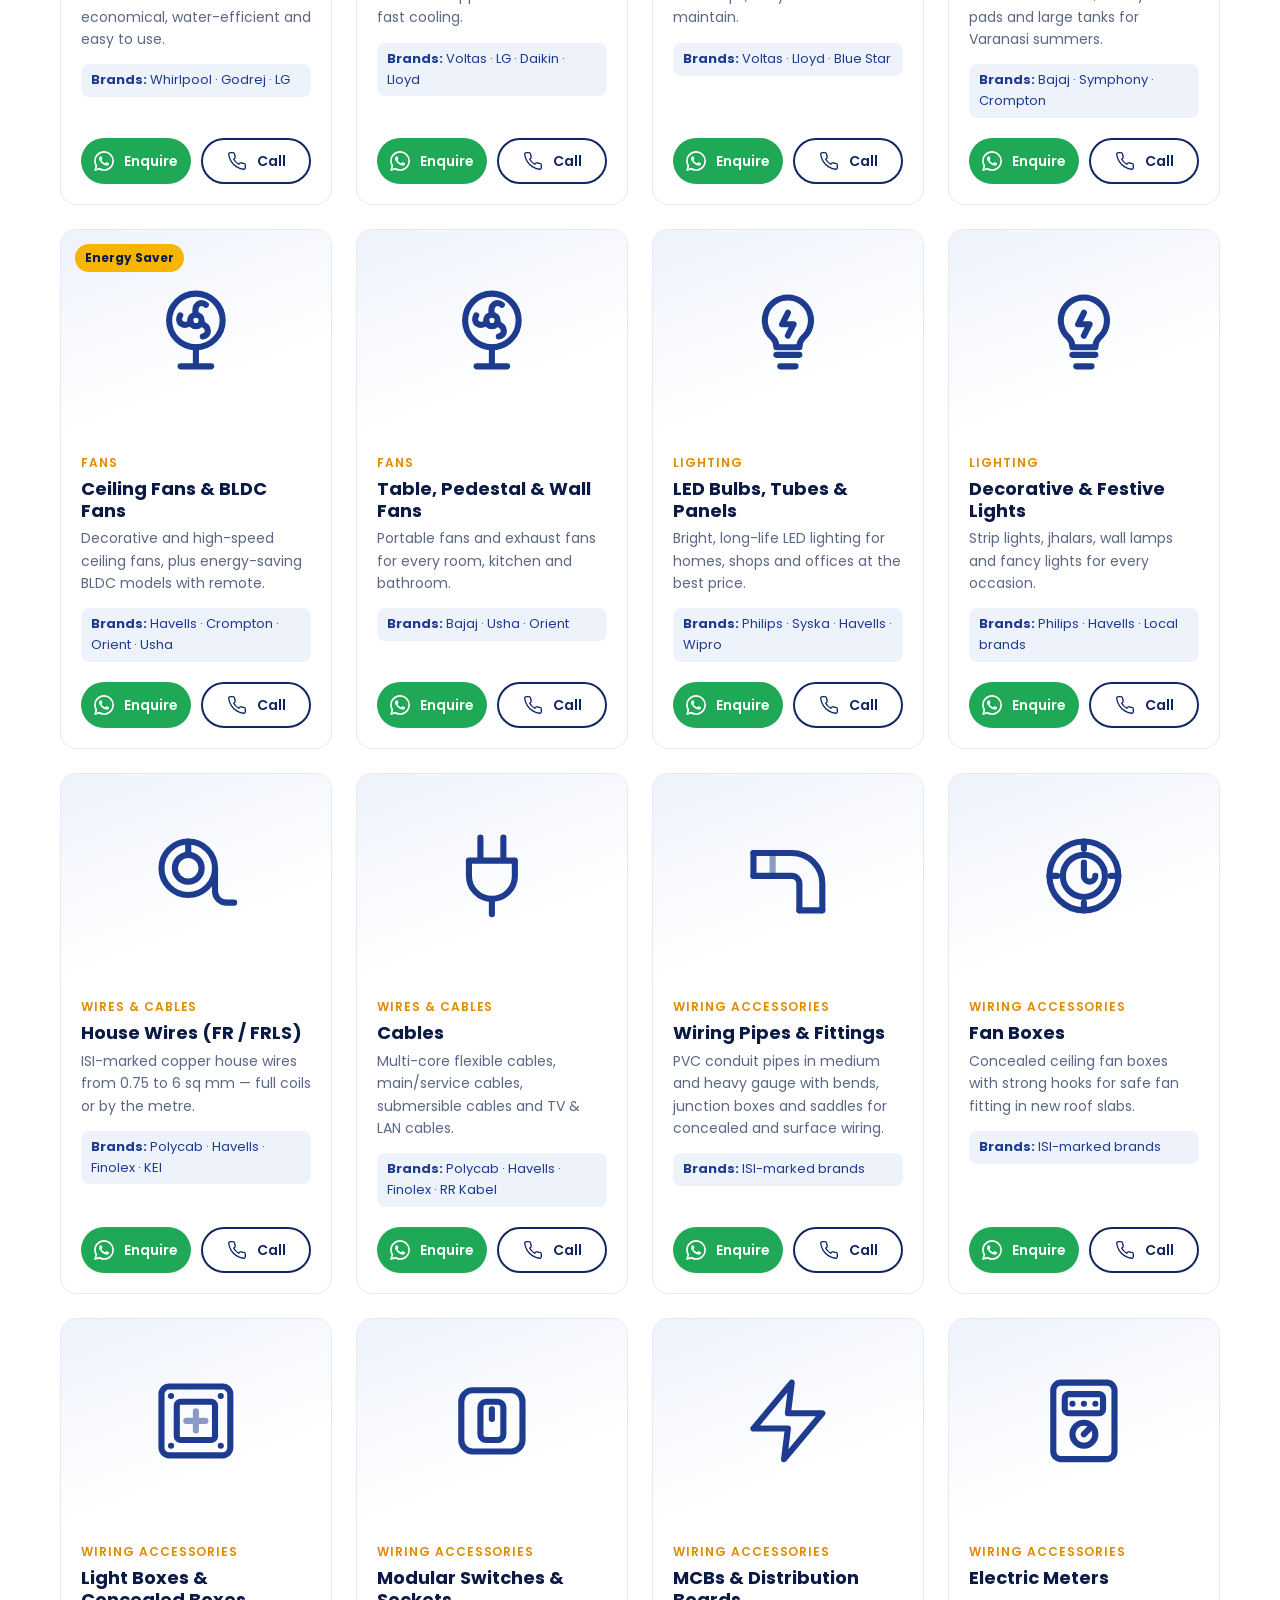
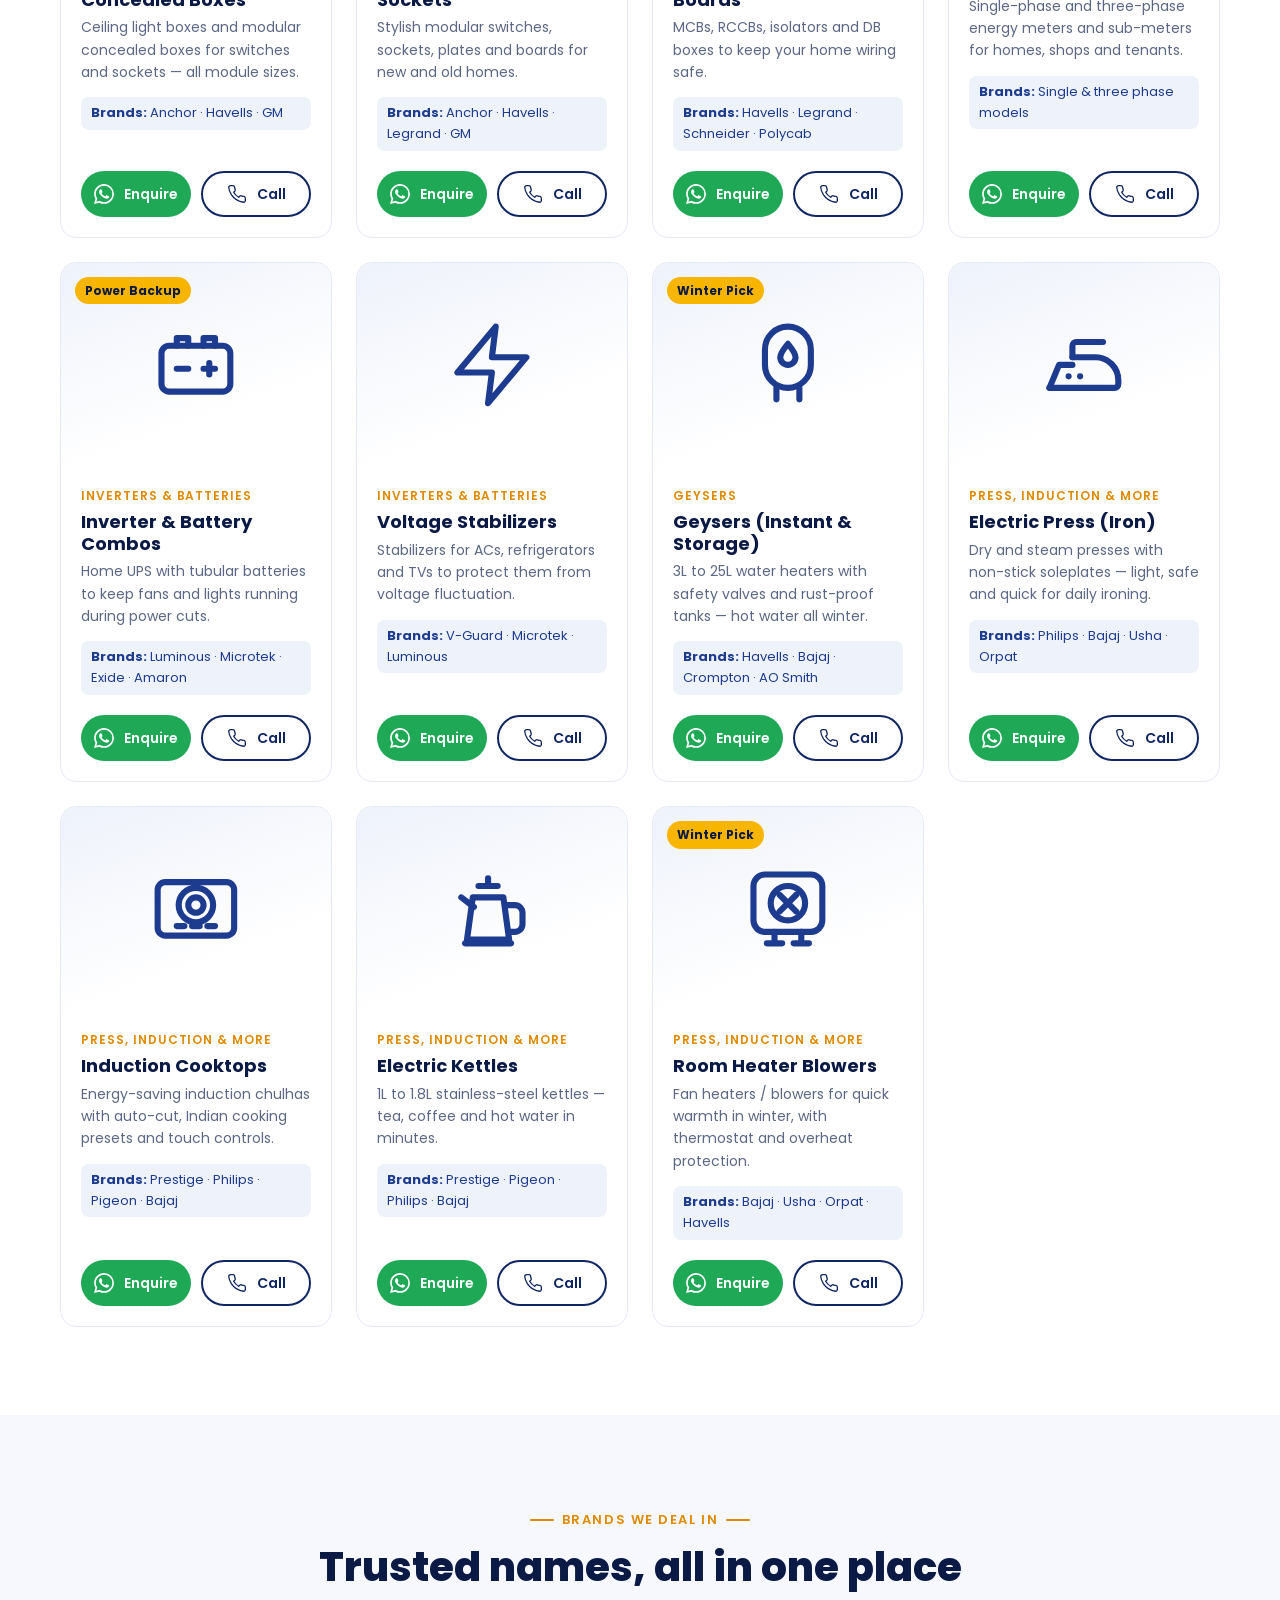
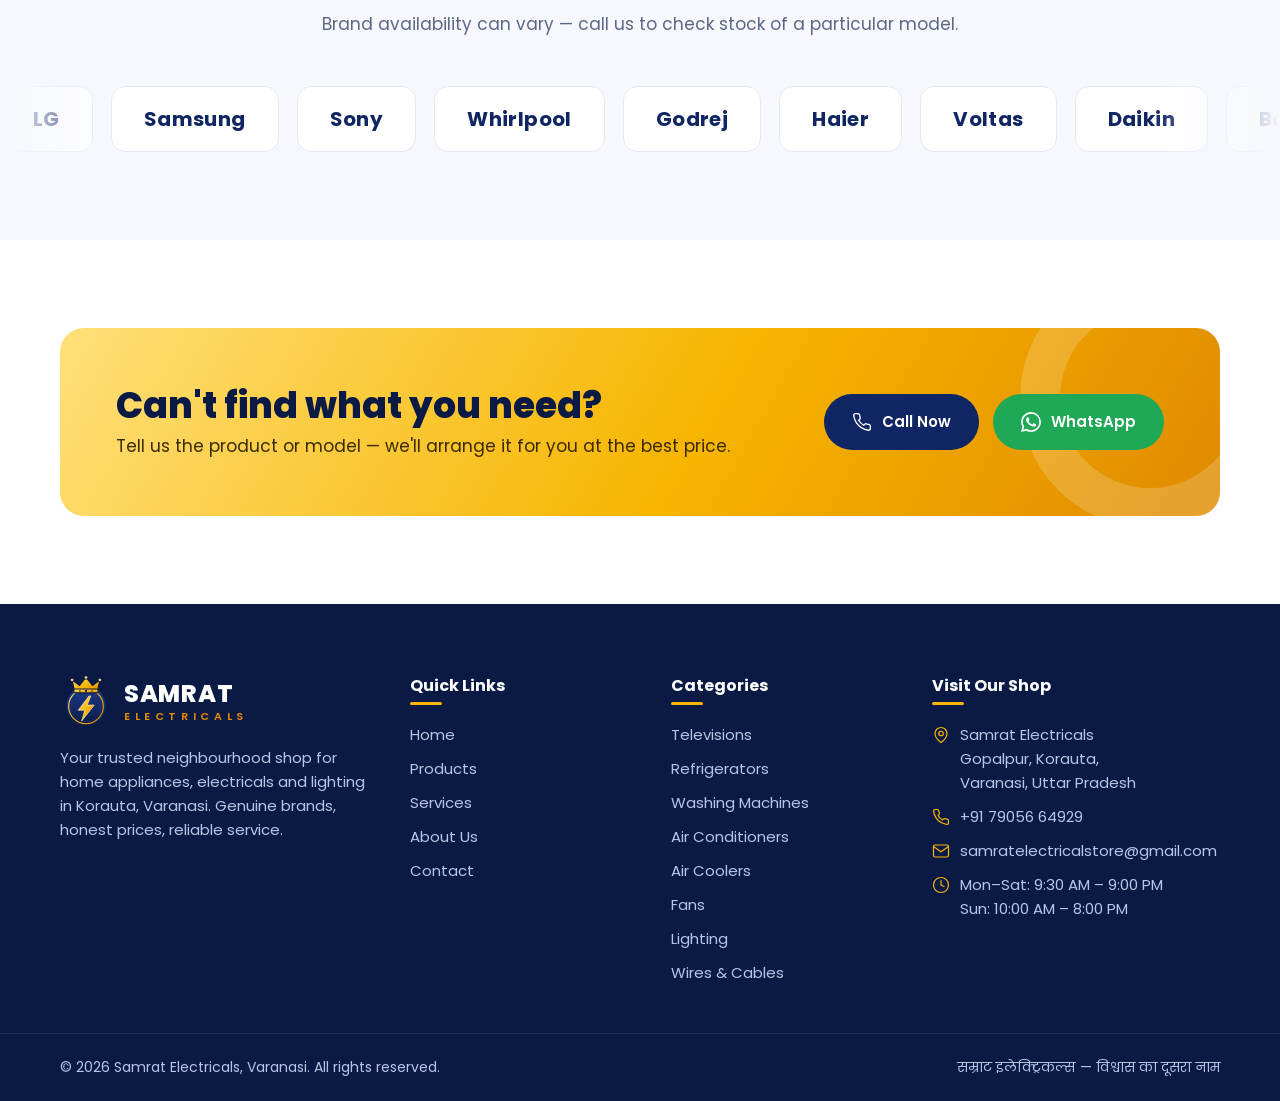
==== commit ec73e9af: "Replace kitchen items with wiring, cable and small appliance products - Remove mixer/juicer and micr" ====
--- a/products.html
+++ b/products.html
@@ -4,10 +4,10 @@
   <meta charset="utf-8">
   <meta name="viewport" content="width=device-width, initial-scale=1">
   <title>Products | Samrat Electricals, Korauta, Varanasi</title>
-  <meta name="description" content="Browse TVs, refrigerators, washing machines, ACs, coolers, fans, kitchen appliances, LED lighting, wires, switches, inverters and geysers at Samrat Electricals, Varanasi.">
+  <meta name="description" content="Browse TVs, refrigerators, washing machines, ACs, coolers, fans, LED lighting, wires, cables, wiring pipes, fan boxes, light boxes, switches, electric meters, inverters, geysers, induction, kettles, press and blowers at Samrat Electricals, Varanasi.">
   <meta name="theme-color" content="#0a1a45">
   <meta property="og:title" content="Products | Samrat Electricals, Korauta, Varanasi">
-  <meta property="og:description" content="Browse TVs, refrigerators, washing machines, ACs, coolers, fans, kitchen appliances, LED lighting, wires, switches, inverters and geysers at Samrat Electricals, Varanasi.">
+  <meta property="og:description" content="Browse TVs, refrigerators, washing machines, ACs, coolers, fans, LED lighting, wires, cables, wiring pipes, fan boxes, light boxes, switches, electric meters, inverters, geysers, induction, kettles, press and blowers at Samrat Electricals, Varanasi.">
   <meta property="og:image" content="assets/img/logo.png">
   <link rel="icon" type="image/svg+xml" href="assets/img/logo-mark.svg">
   <link rel="icon" type="image/png" href="assets/img/favicon.png">
